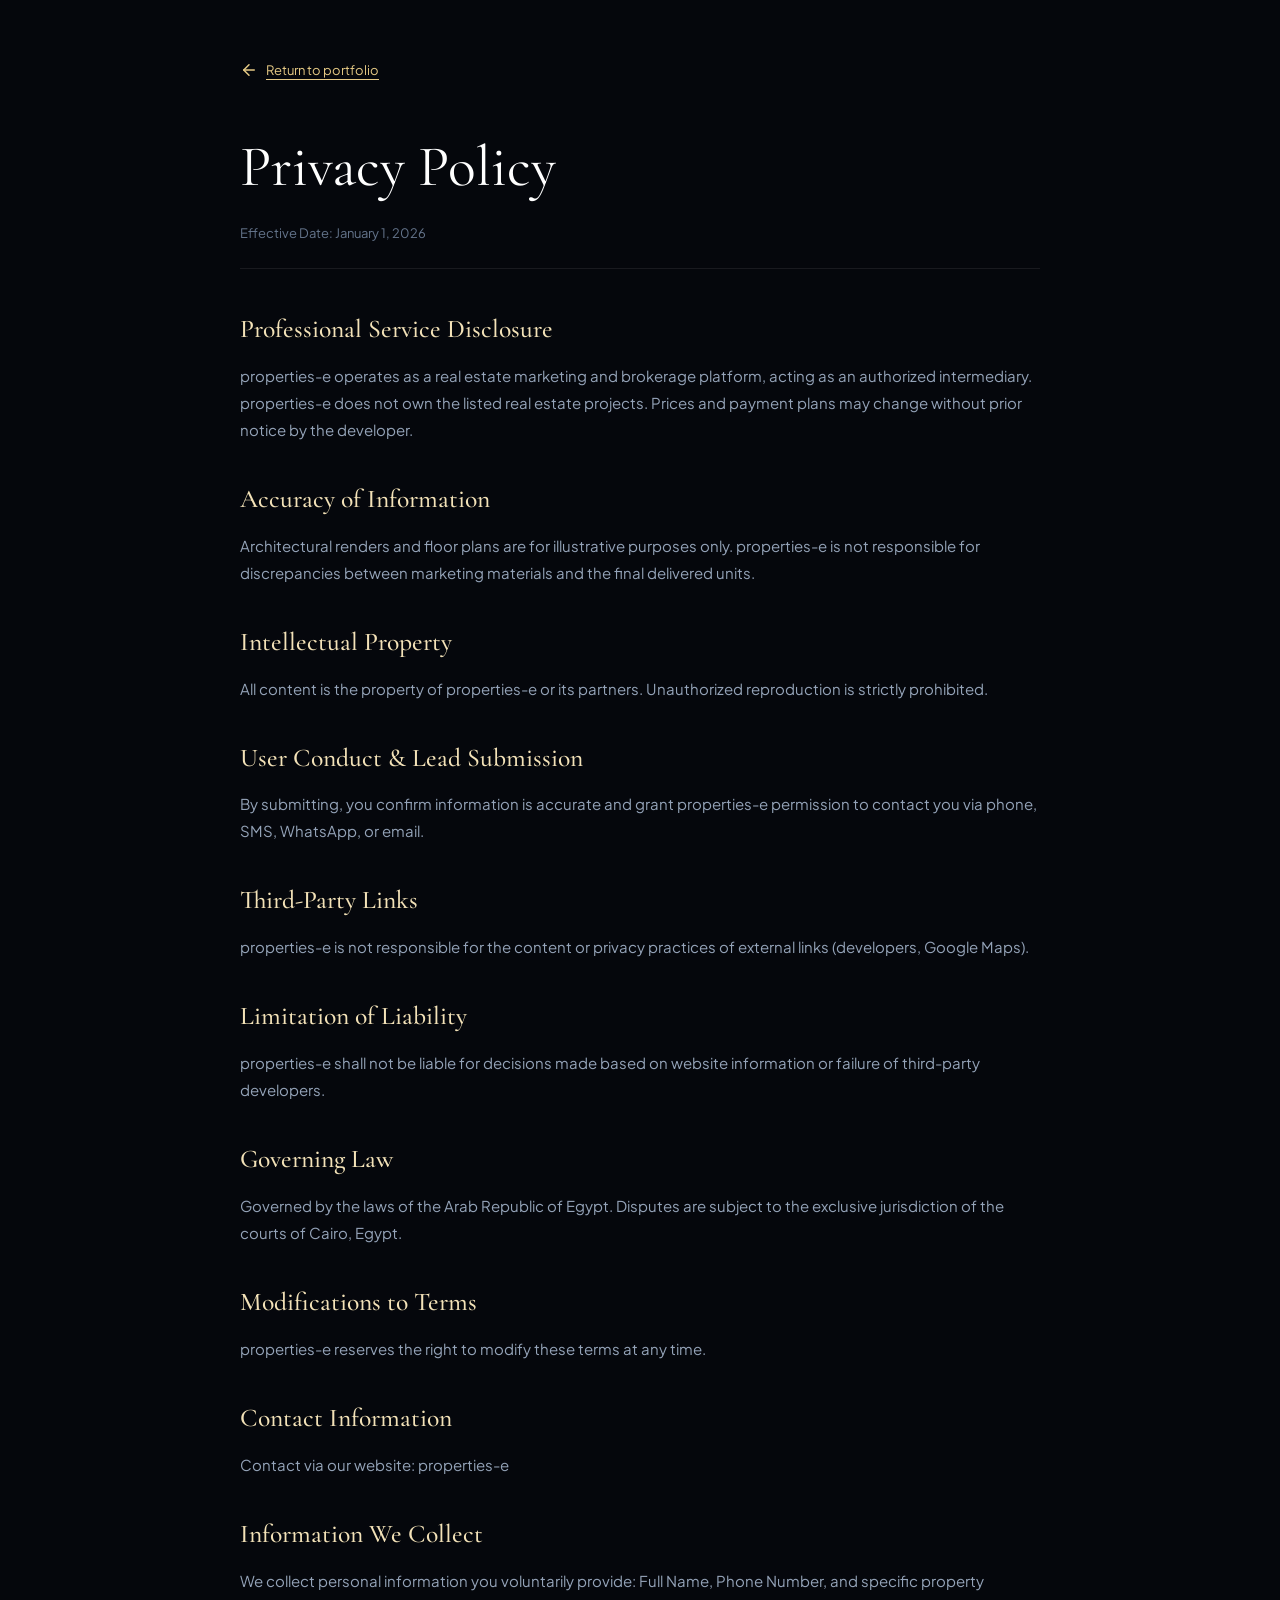
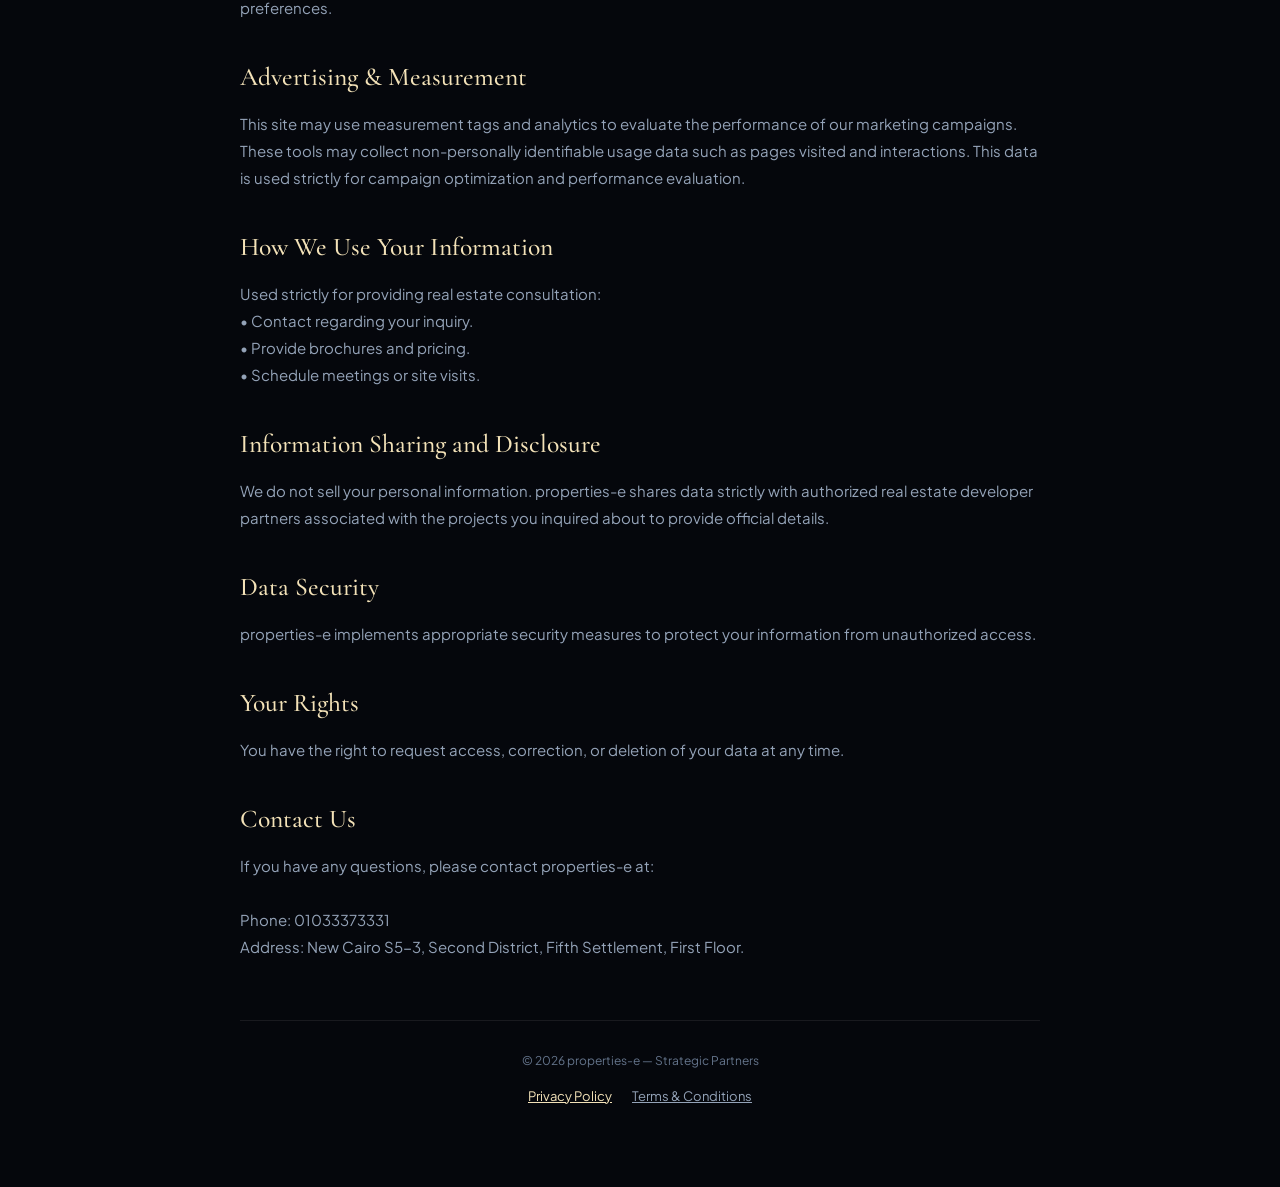
==== privacy-policy.html @ 8d725679 "Initial commit: Mountain View luxury landing page for properties-e" ====
<!DOCTYPE html>
<html lang="en">
<head>
  <meta charset="utf-8" />
  <meta name="viewport" content="width=device-width, initial-scale=1.0" />
  <title>Privacy Policy | properties-e</title>
  <meta name="description" content="Privacy Policy for properties-e real estate marketing and consultancy services." />
  
  <link rel="icon" type="image/png" href="images/favicon.png" />
  
  <!-- Google Fonts -->
  <link rel="preconnect" href="https://fonts.googleapis.com" />
  <link rel="preconnect" href="https://fonts.gstatic.com" crossorigin />
  <link href="https://fonts.googleapis.com/css2?family=Cormorant+Garamond:ital,wght@0,400;0,500;0,600;1,400&family=Plus+Jakarta+Sans:wght@300;400;500;600;700&display=swap" rel="stylesheet" />
  
  <link rel="stylesheet" href="css/style.css" />
</head>
<body>

  <main class="legal-main">
    <div class="legal-container">
      
      <a href="index.html" class="legal-back-btn">
        <svg xmlns="http://www.w3.org/2000/svg" width="18" height="18" viewBox="0 0 24 24" fill="none" stroke="currentColor" stroke-width="2" stroke-linecap="round" stroke-linejoin="round">
          <path d="m12 19-7-7 7-7"></path>
          <path d="M19 12H5"></path>
        </svg>
        Return to portfolio
      </a>

      <header class="legal-header">
        <h1 class="legal-title">Privacy Policy</h1>
        <p class="legal-date">Effective Date: January 1, 2026</p>
      </header>

      <div class="legal-content">
        <section class="legal-section">
          <h2 class="legal-section-title">Professional Service Disclosure</h2>
          <p class="legal-body">properties-e operates as a real estate marketing and brokerage platform, acting as an authorized intermediary. properties-e does not own the listed real estate projects. Prices and payment plans may change without prior notice by the developer.</p>
        </section>

        <section class="legal-section">
          <h2 class="legal-section-title">Accuracy of Information</h2>
          <p class="legal-body">Architectural renders and floor plans are for illustrative purposes only. properties-e is not responsible for discrepancies between marketing materials and the final delivered units.</p>
        </section>

        <section class="legal-section">
          <h2 class="legal-section-title">Intellectual Property</h2>
          <p class="legal-body">All content is the property of properties-e or its partners. Unauthorized reproduction is strictly prohibited.</p>
        </section>

        <section class="legal-section">
          <h2 class="legal-section-title">User Conduct &amp; Lead Submission</h2>
          <p class="legal-body">By submitting, you confirm information is accurate and grant properties-e permission to contact you via phone, SMS, WhatsApp, or email.</p>
        </section>

        <section class="legal-section">
          <h2 class="legal-section-title">Third-Party Links</h2>
          <p class="legal-body">properties-e is not responsible for the content or privacy practices of external links (developers, Google Maps).</p>
        </section>

        <section class="legal-section">
          <h2 class="legal-section-title">Limitation of Liability</h2>
          <p class="legal-body">properties-e shall not be liable for decisions made based on website information or failure of third-party developers.</p>
        </section>

        <section class="legal-section">
          <h2 class="legal-section-title">Governing Law</h2>
          <p class="legal-body">Governed by the laws of the Arab Republic of Egypt. Disputes are subject to the exclusive jurisdiction of the courts of Cairo, Egypt.</p>
        </section>

        <section class="legal-section">
          <h2 class="legal-section-title">Modifications to Terms</h2>
          <p class="legal-body">properties-e reserves the right to modify these terms at any time.</p>
        </section>

        <section class="legal-section">
          <h2 class="legal-section-title">Contact Information</h2>
          <p class="legal-body">Contact via our website: properties-e</p>
        </section>

        <section class="legal-section">
          <h2 class="legal-section-title">Information We Collect</h2>
          <p class="legal-body">We collect personal information you voluntarily provide: Full Name, Phone Number, and specific property preferences.</p>
        </section>

        <section class="legal-section">
          <h2 class="legal-section-title">Advertising &amp; Measurement</h2>
          <p class="legal-body">This site may use measurement tags and analytics to evaluate the performance of our marketing campaigns. These tools may collect non-personally identifiable usage data such as pages visited and interactions. This data is used strictly for campaign optimization and performance evaluation.</p>
        </section>

        <section class="legal-section">
          <h2 class="legal-section-title">How We Use Your Information</h2>
          <p class="legal-body">Used strictly for providing real estate consultation:
• Contact regarding your inquiry.
• Provide brochures and pricing.
• Schedule meetings or site visits.</p>
        </section>

        <section class="legal-section">
          <h2 class="legal-section-title">Information Sharing and Disclosure</h2>
          <p class="legal-body">We do not sell your personal information. properties-e shares data strictly with authorized real estate developer partners associated with the projects you inquired about to provide official details.</p>
        </section>

        <section class="legal-section">
          <h2 class="legal-section-title">Data Security</h2>
          <p class="legal-body">properties-e implements appropriate security measures to protect your information from unauthorized access.</p>
        </section>

        <section class="legal-section">
          <h2 class="legal-section-title">Your Rights</h2>
          <p class="legal-body">You have the right to request access, correction, or deletion of your data at any time.</p>
        </section>

        <section class="legal-section">
          <h2 class="legal-section-title">Contact Us</h2>
          <p class="legal-body">If you have any questions, please contact properties-e at:

Phone: 01033373331
Address: New Cairo S5-3, Second District, Fifth Settlement, First Floor.</p>
        </section>
      </div>

      <div class="legal-footer" style="margin-top: 60px; padding-top: 30px; border-top: 1px solid var(--border-subtle); text-align: center;">
        <p style="font-size: 12px; color: var(--text-muted);">&copy; 2026 properties-e &mdash; Strategic Partners</p>
        <nav style="margin-top: 16px; display: flex; justify-content: center; gap: 20px; font-size: 13px;">
          <a href="privacy-policy.html" style="color: var(--gold-light); text-decoration: underline;">Privacy Policy</a>
          <a href="terms-conditions.html" style="color: var(--text-secondary); text-decoration: underline;">Terms &amp; Conditions</a>
        </nav>
      </div>

    </div>
  </main>

</body>
</html>
---- css/style.css ----
/* ==========================================================================
   Mountain View Luxury Collection - properties-e
   Ultra-Premium Luxury Real Estate Stylesheet
   ========================================================================== */

:root {
  /* Color Palette */
  --bg-dark: #080c14;
  --bg-deep: #05070c;
  --bg-navy: #0e1526;
  --bg-card: rgba(14, 21, 38, 0.72);
  --bg-card-hover: rgba(20, 30, 54, 0.85);
  --bg-glass: rgba(12, 18, 33, 0.65);
  
  --text-primary: #f8fafc;
  --text-secondary: #94a3b8;
  --text-muted: #64748b;
  --text-gold: #e6ca85;
  
  --gold-primary: #c9a050;
  --gold-light: #f3e2b8;
  --gold-dark: #99732a;
  --gold-gradient: linear-gradient(135deg, #f7e7c4 0%, #c9a050 50%, #99732a 100%);
  --gold-glow: rgba(201, 160, 80, 0.25);
  
  --border-subtle: rgba(255, 255, 255, 0.08);
  --border-card: rgba(255, 255, 255, 0.12);
  --border-gold: rgba(201, 160, 80, 0.35);
  
  --font-serif: 'Cormorant Garamond', 'Playfair Display', Georgia, serif;
  --font-sans: 'Plus Jakarta Sans', 'DM Sans', -apple-system, BlinkMacSystemFont, sans-serif;
  
  --radius-sm: 6px;
  --radius-md: 10px;
  --radius-lg: 16px;
  --radius-full: 9999px;
  
  --transition: all 0.3s cubic-bezier(0.2, 0.8, 0.2, 1);
}

/* Base & Reset */
*, *::before, *::after {
  box-sizing: border-box;
  margin: 0;
  padding: 0;
}

html {
  scroll-behavior: smooth;
  color-scheme: dark;
}

body {
  background-color: var(--bg-dark);
  color: var(--text-primary);
  font-family: var(--font-sans);
  font-size: 15px;
  line-height: 1.6;
  -webkit-font-smoothing: antialiased;
  -moz-osx-font-smoothing: grayscale;
  overflow-x: hidden;
}

img {
  max-width: 100%;
  height: auto;
  display: block;
}

a {
  color: inherit;
  text-decoration: none;
  transition: var(--transition);
}

button, input, select {
  font-family: inherit;
  font-size: inherit;
}

/* Master Logo Sprite Box */
.master-logo {
  flex-shrink: 0;
  width: 126px;
  height: 141px;
  position: relative;
  overflow: hidden;
  display: inline-block;
  transition: transform 0.3s ease;
}

.master-logo:hover {
  transform: scale(1.02);
}

.master-logo img {
  filter: invert(1);
  width: 430.5px;
  max-width: none;
  height: auto;
  position: absolute;
  top: -104.3px;
  left: -151.9px;
}

.master-logo-footer {
  transform: scale(0.9);
}

/* Header & Top Bar */
.site-header {
  position: relative;
  z-index: 20;
  padding: 24px 0 20px;
  border-bottom: 1px solid var(--border-subtle);
}

.header-container {
  max-width: 1280px;
  margin: 0 auto;
  padding: 0 24px;
  display: flex;
  align-items: center;
  justify-content: center;
  position: relative;
}

.brand-wrapper {
  display: flex;
  flex-direction: column;
  align-items: center;
  text-align: center;
}

.brand-subtext {
  margin-top: 14px;
  font-size: 11px;
  font-weight: 600;
  letter-spacing: 0.32em;
  text-transform: uppercase;
  color: var(--text-gold);
}

.explore-nav-btn {
  position: absolute;
  right: 24px;
  top: 50%;
  transform: translateY(-50%);
  display: inline-flex;
  align-items: center;
  gap: 8px;
  font-size: 11px;
  letter-spacing: 0.18em;
  text-transform: uppercase;
  color: var(--text-secondary);
  padding: 8px 16px;
  border-radius: var(--radius-full);
  border: 1px solid var(--border-subtle);
  background: rgba(255, 255, 255, 0.03);
  backdrop-filter: blur(10px);
}

.explore-nav-btn:hover {
  color: var(--text-primary);
  border-color: var(--border-gold);
  background: rgba(201, 160, 80, 0.08);
}

@media (max-width: 768px) {
  .explore-nav-btn {
    display: none;
  }
}

/* Hero Section */
.hero-section {
  position: relative;
  min-height: 940px;
  display: flex;
  flex-direction: column;
  justify-content: space-between;
  overflow: hidden;
  padding-bottom: 60px;
}

.hero-backdrop {
  position: absolute;
  inset: 0;
  z-index: 1;
}

.hero-backdrop img {
  width: 100%;
  height: 100%;
  object-fit: cover;
  object-position: center 25%;
}

.hero-overlay {
  position: absolute;
  inset: 0;
  background: linear-gradient(
    90deg,
    rgba(8, 12, 20, 0.94) 0%,
    rgba(8, 12, 20, 0.82) 48%,
    rgba(8, 12, 20, 0.45) 100%
  );
  z-index: 2;
}

.hero-content {
  position: relative;
  z-index: 5;
  max-width: 1280px;
  margin: 0 auto;
  padding: 40px 24px 0;
  width: 100%;
}

.hero-grid {
  display: grid;
  grid-template-columns: 1.15fr 0.85fr;
  gap: 48px;
  align-items: center;
  padding-top: 20px;
}

@media (max-width: 1024px) {
  .hero-grid {
    grid-template-columns: 1fr;
    gap: 40px;
  }
}

/* Hero Left Content */
.badge-exclusive {
  display: inline-flex;
  align-items: center;
  gap: 10px;
  padding: 6px 16px;
  background: rgba(201, 160, 80, 0.1);
  border: 1px solid var(--border-gold);
  border-radius: var(--radius-sm);
  font-size: 10px;
  font-weight: 700;
  letter-spacing: 0.22em;
  text-transform: uppercase;
  color: var(--gold-light);
  backdrop-filter: blur(12px);
}

.badge-divider {
  opacity: 0.4;
}

.hero-title {
  font-family: var(--font-serif);
  font-size: clamp(2.75rem, 5.2vw, 4.8rem);
  font-weight: 400;
  line-height: 1.1;
  letter-spacing: -0.01em;
  margin-top: 24px;
  max-width: 700px;
  color: #ffffff;
}

.hero-title i {
  font-style: italic;
  color: var(--text-gold);
  font-weight: 300;
}

.hero-desc {
  font-size: clamp(1rem, 1.2vw, 1.15rem);
  line-height: 1.75;
  color: var(--text-secondary);
  margin-top: 24px;
  max-width: 620px;
}

/* Hero Key Stats Grid */
.hero-stats {
  display: grid;
  grid-template-columns: repeat(3, 1fr);
  gap: 1px;
  background: var(--border-subtle);
  border: 1px solid var(--border-subtle);
  border-radius: var(--radius-md);
  overflow: hidden;
  margin-top: 36px;
  max-width: 650px;
  box-shadow: 0 10px 30px rgba(0, 0, 0, 0.35);
}

.stat-item {
  background: rgba(14, 21, 38, 0.85);
  padding: 18px 20px;
  backdrop-filter: blur(12px);
  transition: background 0.2s ease;
}

.stat-item:hover {
  background: rgba(20, 31, 56, 0.95);
}

.stat-label {
  font-size: 10px;
  font-weight: 600;
  letter-spacing: 0.18em;
  text-transform: uppercase;
  color: var(--text-muted);
}

.stat-value {
  font-family: var(--font-serif);
  font-size: 1.25rem;
  font-weight: 600;
  color: #ffffff;
  margin-top: 6px;
}

@media (max-width: 640px) {
  .hero-stats {
    grid-template-columns: 1fr;
  }
}

/* Lead Generation Form Card */
.lead-card {
  background: var(--bg-card);
  border: 1px solid var(--border-card);
  border-radius: var(--radius-lg);
  padding: 36px 32px;
  backdrop-filter: blur(24px);
  -webkit-backdrop-filter: blur(24px);
  box-shadow: 0 25px 60px -15px rgba(0, 0, 0, 0.65), 0 0 20px var(--gold-glow);
  position: relative;
  overflow: hidden;
}

.lead-card::before {
  content: '';
  position: absolute;
  top: 0;
  left: 0;
  right: 0;
  height: 2px;
  background: var(--gold-gradient);
}

.card-header {
  border-bottom: 1px solid var(--border-subtle);
  padding-bottom: 20px;
  margin-bottom: 24px;
}

.card-subtitle {
  font-size: 11px;
  font-weight: 700;
  letter-spacing: 0.2em;
  text-transform: uppercase;
  color: var(--gold-primary);
}

.card-title {
  font-family: var(--font-serif);
  font-size: 1.65rem;
  font-weight: 500;
  margin-top: 6px;
  color: #ffffff;
}

.card-caption {
  font-size: 13px;
  color: var(--text-secondary);
  margin-top: 4px;
}

.lead-form {
  display: flex;
  flex-direction: column;
  gap: 16px;
}

.form-group {
  display: flex;
  flex-direction: column;
  gap: 6px;
}

.form-label {
  font-size: 11px;
  font-weight: 600;
  letter-spacing: 0.08em;
  text-transform: uppercase;
  color: var(--text-secondary);
}

.input-wrapper {
  position: relative;
  display: flex;
  align-items: center;
}

.form-input, .form-select {
  width: 100%;
  height: 50px;
  background: rgba(8, 12, 20, 0.6);
  border: 1px solid var(--border-subtle);
  border-radius: var(--radius-sm);
  padding: 0 16px;
  color: #ffffff;
  font-size: 14px;
  transition: var(--transition);
  outline: none;
}

.form-input:focus, .form-select:focus {
  border-color: var(--gold-primary);
  background: rgba(14, 21, 38, 0.85);
  box-shadow: 0 0 0 3px rgba(201, 160, 80, 0.15);
}

.form-input::placeholder {
  color: var(--text-muted);
}

.form-select {
  cursor: pointer;
  appearance: none;
  background-image: url("data:image/svg+xml,%3Csvg xmlns='http://www.w3.org/2000/svg' width='16' height='16' viewBox='0 0 24 24' fill='none' stroke='%2394a3b8' stroke-width='2' stroke-linecap='round' stroke-linejoin='round'%3E%3Cpath d='m6 9 6 6 6-6'/%3E%3C/svg%3E");
  background-repeat: no-repeat;
  background-position: right 14px center;
}

.form-select option {
  background: #0e1526;
  color: #ffffff;
}

.phone-wrapper {
  display: flex;
  gap: 8px;
}

.country-code {
  height: 50px;
  display: flex;
  align-items: center;
  justify-content: center;
  padding: 0 14px;
  background: rgba(8, 12, 20, 0.6);
  border: 1px solid var(--border-subtle);
  border-radius: var(--radius-sm);
  font-size: 13px;
  font-weight: 600;
  color: var(--gold-light);
  white-space: nowrap;
}

.btn-submit {
  width: 100%;
  height: 52px;
  margin-top: 8px;
  background: var(--gold-gradient);
  border: none;
  border-radius: var(--radius-sm);
  color: #080c14;
  font-size: 12px;
  font-weight: 700;
  letter-spacing: 0.18em;
  text-transform: uppercase;
  cursor: pointer;
  display: inline-flex;
  align-items: center;
  justify-content: center;
  gap: 10px;
  transition: var(--transition);
  box-shadow: 0 6px 20px rgba(201, 160, 80, 0.35);
}

.btn-submit:hover:not(:disabled) {
  transform: translateY(-2px);
  box-shadow: 0 10px 25px rgba(201, 160, 80, 0.5);
  filter: brightness(1.08);
}

.btn-submit:active:not(:disabled) {
  transform: translateY(0);
}

.btn-submit:disabled {
  opacity: 0.7;
  cursor: not-allowed;
}

.btn-icon {
  width: 18px;
  height: 18px;
  transition: transform 0.2s ease;
}

.btn-submit:hover .btn-icon {
  transform: translate(2px, -2px);
}

/* Spinner */
.spinner {
  display: none;
  width: 18px;
  height: 18px;
  border: 2px solid rgba(8, 12, 20, 0.2);
  border-top-color: #080c14;
  border-radius: 50%;
  animation: spin 0.8s linear infinite;
}

@keyframes spin {
  to { transform: rotate(360deg); }
}

.btn-submit.loading .btn-text,
.btn-submit.loading .btn-icon {
  display: none;
}

.btn-submit.loading .spinner {
  display: block;
}

/* Mandatory Form Disclaimer */
.form-disclaimer {
  margin-top: 20px;
  font-size: 11px;
  line-height: 1.6;
  color: var(--text-muted);
}

.form-disclaimer a {
  color: var(--text-secondary);
  text-decoration: underline;
  text-underline-offset: 3px;
}

.form-disclaimer a:hover {
  color: var(--gold-light);
}

/* Collection Showcase Sections */
.collection-section {
  position: relative;
  min-height: 840px;
  display: flex;
  align-items: center;
  border-top: 1px solid var(--border-subtle);
  overflow: hidden;
  padding: 80px 0;
}

.collection-backdrop {
  position: absolute;
  inset: 0;
  z-index: 1;
}

.collection-backdrop img {
  width: 100%;
  height: 100%;
  object-fit: cover;
  transition: transform 1.2s cubic-bezier(0.2, 0.8, 0.2, 1);
}

.collection-section:hover .collection-backdrop img {
  transform: scale(1.02);
}

/* Dynamic Gradients for sections */
.gradient-overlay-left {
  position: absolute;
  inset: 0;
  background: linear-gradient(
    90deg,
    rgba(8, 12, 20, 0.96) 0%,
    rgba(8, 12, 20, 0.85) 45%,
    rgba(8, 12, 20, 0.35) 100%
  );
  z-index: 2;
}

.gradient-overlay-right {
  position: absolute;
  inset: 0;
  background: linear-gradient(
    270deg,
    rgba(8, 12, 20, 0.96) 0%,
    rgba(8, 12, 20, 0.85) 45%,
    rgba(8, 12, 20, 0.35) 100%
  );
  z-index: 2;
}

.collection-container {
  position: relative;
  z-index: 5;
  max-width: 1280px;
  margin: 0 auto;
  padding: 0 24px;
  width: 100%;
  display: flex;
}

.collection-container.align-right {
  justify-content: flex-end;
}

.project-panel {
  max-width: 620px;
  width: 100%;
}

.project-meta-tag {
  display: flex;
  align-items: center;
  gap: 14px;
  font-size: 11px;
  letter-spacing: 0.22em;
  text-transform: uppercase;
  color: var(--text-gold);
  margin-bottom: 24px;
}

.project-number {
  font-weight: 700;
  font-size: 13px;
  color: var(--gold-light);
}

.project-line {
  height: 1px;
  width: 40px;
  background: var(--gold-primary);
  opacity: 0.5;
}

.project-location {
  display: inline-flex;
  align-items: center;
  gap: 6px;
}

.location-icon {
  width: 14px;
  height: 14px;
  stroke: var(--gold-primary);
}

.project-brand-logo {
  height: 110px;
  display: flex;
  align-items: center;
  margin-bottom: 24px;
}

.project-brand-logo img {
  max-height: 100px;
  max-width: 220px;
  object-fit: contain;
  object-position: left;
  filter: drop-shadow(0 4px 12px rgba(0, 0, 0, 0.4));
}

.project-desc {
  font-size: 16px;
  line-height: 1.8;
  color: var(--text-secondary);
  margin-bottom: 28px;
}

/* Features Grid */
.features-grid {
  display: grid;
  grid-template-columns: repeat(3, 1fr);
  gap: 1px;
  background: var(--border-subtle);
  border: 1px solid var(--border-subtle);
  border-radius: var(--radius-sm);
  overflow: hidden;
  margin-bottom: 16px;
}

.feature-pill {
  background: rgba(14, 21, 38, 0.88);
  padding: 16px 14px;
  backdrop-filter: blur(16px);
  display: flex;
  flex-direction: column;
  justify-content: space-between;
}

.feature-num {
  font-size: 10px;
  font-weight: 700;
  color: var(--gold-primary);
  letter-spacing: 0.1em;
}

.feature-title {
  margin-top: 10px;
  font-size: 12px;
  font-weight: 500;
  line-height: 1.45;
  color: var(--text-primary);
}

/* Pricing Grid */
.pricing-grid {
  display: grid;
  grid-template-columns: repeat(3, 1fr);
  gap: 1px;
  background: var(--border-subtle);
  border: 1px solid var(--border-subtle);
  border-radius: var(--radius-sm);
  overflow: hidden;
  margin-bottom: 28px;
}

.pricing-pill {
  background: rgba(8, 12, 20, 0.82);
  padding: 16px 14px;
  backdrop-filter: blur(16px);
}

.pricing-label {
  font-size: 9px;
  font-weight: 600;
  letter-spacing: 0.16em;
  text-transform: uppercase;
  color: var(--text-muted);
}

.pricing-value {
  font-family: var(--font-serif);
  font-size: 1.35rem;
  font-weight: 600;
  color: #ffffff;
  margin-top: 4px;
}

/* WhatsApp Project Button */
.btn-whatsapp-project {
  display: inline-flex;
  align-items: center;
  justify-content: center;
  gap: 10px;
  height: 50px;
  padding: 0 28px;
  background: rgba(20, 32, 58, 0.7);
  border: 1px solid var(--border-gold);
  border-radius: var(--radius-sm);
  color: #ffffff;
  font-size: 11px;
  font-weight: 700;
  letter-spacing: 0.18em;
  text-transform: uppercase;
  backdrop-filter: blur(12px);
  transition: var(--transition);
}

.btn-whatsapp-project:hover {
  background: var(--gold-gradient);
  color: #080c14;
  border-color: transparent;
  transform: translateY(-2px);
  box-shadow: 0 8px 24px rgba(201, 160, 80, 0.4);
}

.whatsapp-icon {
  width: 18px;
  height: 18px;
  fill: currentColor;
}

@media (max-width: 640px) {
  .features-grid, .pricing-grid {
    grid-template-columns: 1fr;
  }
  .btn-whatsapp-project {
    width: 100%;
  }
}

/* properties-e Advantage Section */
.advantage-section {
  position: relative;
  padding: 110px 0;
  background: linear-gradient(180deg, var(--bg-dark) 0%, var(--bg-deep) 100%);
  border-top: 1px solid var(--border-subtle);
  overflow: hidden;
}

.advantage-container {
  max-width: 1000px;
  margin: 0 auto;
  padding: 0 24px;
  text-align: center;
}

.advantage-badge {
  display: inline-flex;
  padding: 6px 18px;
  border: 1px solid var(--border-gold);
  border-radius: var(--radius-sm);
  background: rgba(201, 160, 80, 0.08);
  font-size: 10px;
  font-weight: 700;
  letter-spacing: 0.22em;
  text-transform: uppercase;
  color: var(--gold-light);
  backdrop-filter: blur(10px);
}

.advantage-title {
  font-family: var(--font-serif);
  font-size: clamp(2.2rem, 3.8vw, 3.2rem);
  font-weight: 400;
  margin-top: 24px;
  color: #ffffff;
}

.advantage-title i {
  font-style: italic;
  color: var(--text-gold);
}

.advantage-subtitle {
  font-size: clamp(1rem, 1.2vw, 1.15rem);
  line-height: 1.8;
  color: var(--text-secondary);
  max-width: 720px;
  margin: 24px auto 0;
}

.advantage-grid {
  display: grid;
  grid-template-columns: repeat(2, 1fr);
  gap: 1px;
  background: var(--border-subtle);
  border: 1px solid var(--border-subtle);
  border-radius: var(--radius-md);
  overflow: hidden;
  margin-top: 48px;
  text-align: left;
}

.advantage-card {
  background: rgba(14, 21, 38, 0.75);
  padding: 32px 28px;
  backdrop-filter: blur(14px);
  transition: var(--transition);
}

.advantage-card:hover {
  background: rgba(22, 34, 62, 0.9);
}

.advantage-card-title {
  font-family: var(--font-serif);
  font-size: 1.35rem;
  font-weight: 500;
  color: #ffffff;
}

.advantage-card-desc {
  font-size: 14px;
  line-height: 1.6;
  color: var(--text-secondary);
  margin-top: 8px;
}

@media (max-width: 640px) {
  .advantage-grid {
    grid-template-columns: 1fr;
  }
}

/* Site Footer */
.site-footer {
  border-top: 1px solid var(--border-subtle);
  background: var(--bg-deep);
  padding: 80px 24px 100px;
  text-align: center;
  position: relative;
}

.footer-container {
  max-width: 900px;
  margin: 0 auto;
}

.footer-disclaimer {
  margin-top: 36px;
  font-size: 12px;
  line-height: 1.7;
  color: var(--text-muted);
  max-width: 750px;
  margin-left: auto;
  margin-right: auto;
}

.footer-copyright {
  margin-top: 28px;
  font-size: 12px;
  letter-spacing: 0.05em;
  color: var(--text-muted);
}

.footer-nav {
  display: flex;
  flex-wrap: wrap;
  align-items: center;
  justify-content: center;
  gap: 24px;
  margin-top: 28px;
  padding-top: 28px;
  border-top: 1px solid var(--border-subtle);
  font-size: 12px;
}

.footer-nav a {
  color: var(--text-secondary);
}

.footer-nav a:hover {
  color: var(--gold-light);
  text-decoration: underline;
  text-underline-offset: 4px;
}

/* Floating WhatsApp Quick Action Button */
.floating-whatsapp {
  position: fixed;
  bottom: 24px;
  right: 24px;
  z-index: 100;
  display: inline-flex;
  align-items: center;
  gap: 10px;
  height: 52px;
  padding: 0 22px;
  border-radius: var(--radius-full);
  background: #25d366;
  color: #ffffff;
  font-size: 12px;
  font-weight: 700;
  letter-spacing: 0.1em;
  text-transform: uppercase;
  box-shadow: 0 10px 25px rgba(37, 211, 102, 0.4);
  transition: var(--transition);
}

.floating-whatsapp:hover {
  transform: translateY(-3px) scale(1.03);
  box-shadow: 0 14px 30px rgba(37, 211, 102, 0.55);
  background: #22bf5b;
}

.floating-whatsapp svg {
  width: 20px;
  height: 20px;
}

/* Success Modal */
.modal-overlay {
  position: fixed;
  inset: 0;
  z-index: 200;
  background: rgba(4, 7, 13, 0.85);
  backdrop-filter: blur(8px);
  display: flex;
  align-items: center;
  justify-content: center;
  padding: 24px;
  opacity: 0;
  pointer-events: none;
  transition: opacity 0.3s ease;
}

.modal-overlay.active {
  opacity: 1;
  pointer-events: auto;
}

.modal-dialog {
  background: var(--bg-navy);
  border: 1px solid var(--border-gold);
  border-radius: var(--radius-lg);
  padding: 40px 32px;
  max-width: 480px;
  width: 100%;
  text-align: center;
  position: relative;
  transform: translateY(20px);
  transition: transform 0.3s cubic-bezier(0.2, 0.8, 0.2, 1);
  box-shadow: 0 25px 60px rgba(0, 0, 0, 0.8), 0 0 30px var(--gold-glow);
}

.modal-overlay.active .modal-dialog {
  transform: translateY(0);
}

.modal-icon-circle {
  width: 64px;
  height: 64px;
  margin: 0 auto 20px;
  border-radius: 50%;
  background: rgba(201, 160, 80, 0.15);
  border: 1px solid var(--gold-primary);
  display: flex;
  align-items: center;
  justify-content: center;
  color: var(--gold-light);
}

.modal-title {
  font-family: var(--font-serif);
  font-size: 2rem;
  color: #ffffff;
}

.modal-desc {
  font-size: 14px;
  line-height: 1.6;
  color: var(--text-secondary);
  margin-top: 12px;
}

.modal-cta-group {
  display: flex;
  flex-direction: column;
  gap: 12px;
  margin-top: 28px;
}

.btn-modal-wa {
  height: 48px;
  display: inline-flex;
  align-items: center;
  justify-content: center;
  gap: 8px;
  background: #25d366;
  color: #ffffff;
  border-radius: var(--radius-sm);
  font-size: 12px;
  font-weight: 700;
  text-transform: uppercase;
  letter-spacing: 0.1em;
}

.btn-modal-close {
  height: 44px;
  display: inline-flex;
  align-items: center;
  justify-content: center;
  background: transparent;
  border: 1px solid var(--border-subtle);
  color: var(--text-secondary);
  border-radius: var(--radius-sm);
  font-size: 12px;
  cursor: pointer;
  transition: var(--transition);
}

.btn-modal-close:hover {
  background: rgba(255, 255, 255, 0.05);
  color: #ffffff;
}

/* Legal Pages Dedicated Styles */
.legal-main {
  min-height: 100vh;
  padding: 60px 24px 80px;
  background: var(--bg-deep);
}

.legal-container {
  max-width: 800px;
  margin: 0 auto;
}

.legal-back-btn {
  display: inline-flex;
  align-items: center;
  gap: 8px;
  font-size: 13px;
  color: var(--text-gold);
  text-decoration: underline;
  text-underline-offset: 4px;
  margin-bottom: 40px;
}

.legal-back-btn:hover {
  color: #ffffff;
}

.legal-header {
  border-bottom: 1px solid var(--border-subtle);
  padding-bottom: 24px;
  margin-bottom: 40px;
}

.legal-title {
  font-family: var(--font-serif);
  font-size: clamp(2.5rem, 4.5vw, 3.8rem);
  font-weight: 400;
  color: #ffffff;
}

.legal-date {
  font-size: 13px;
  color: var(--text-muted);
  margin-top: 10px;
}

.legal-intro {
  font-size: 16px;
  line-height: 1.8;
  color: var(--text-secondary);
  margin-top: 20px;
}

.legal-section {
  margin-bottom: 36px;
}

.legal-section-title {
  font-family: var(--font-serif);
  font-size: 1.6rem;
  font-weight: 500;
  color: var(--gold-light);
  margin-bottom: 12px;
}

.legal-body {
  font-size: 15px;
  line-height: 1.8;
  color: var(--text-secondary);
  white-space: pre-line;
}

/* Reveal Animations */
.fade-up {
  opacity: 0;
  transform: translateY(20px);
  transition: opacity 0.8s cubic-bezier(0.2, 0.8, 0.2, 1), transform 0.8s cubic-bezier(0.2, 0.8, 0.2, 1);
}

.fade-up.visible {
  opacity: 1;
  transform: translateY(0);
}
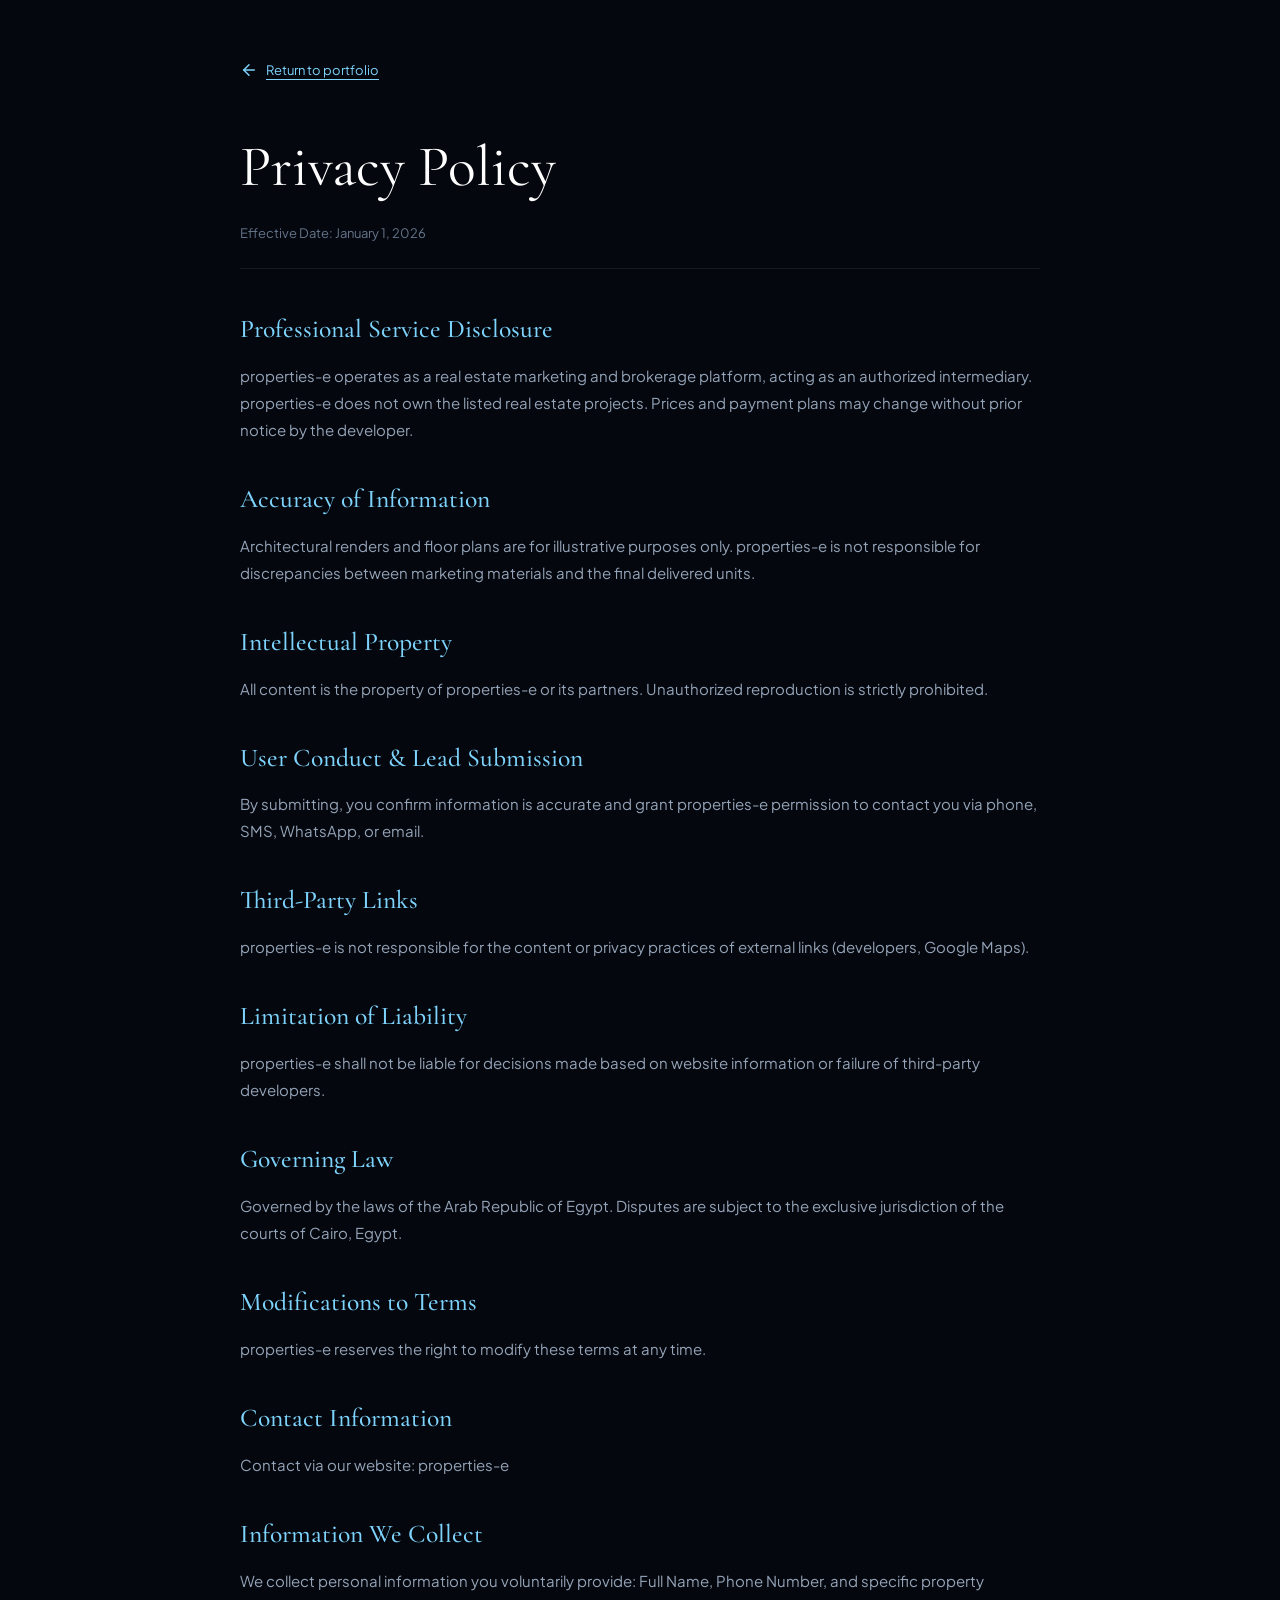
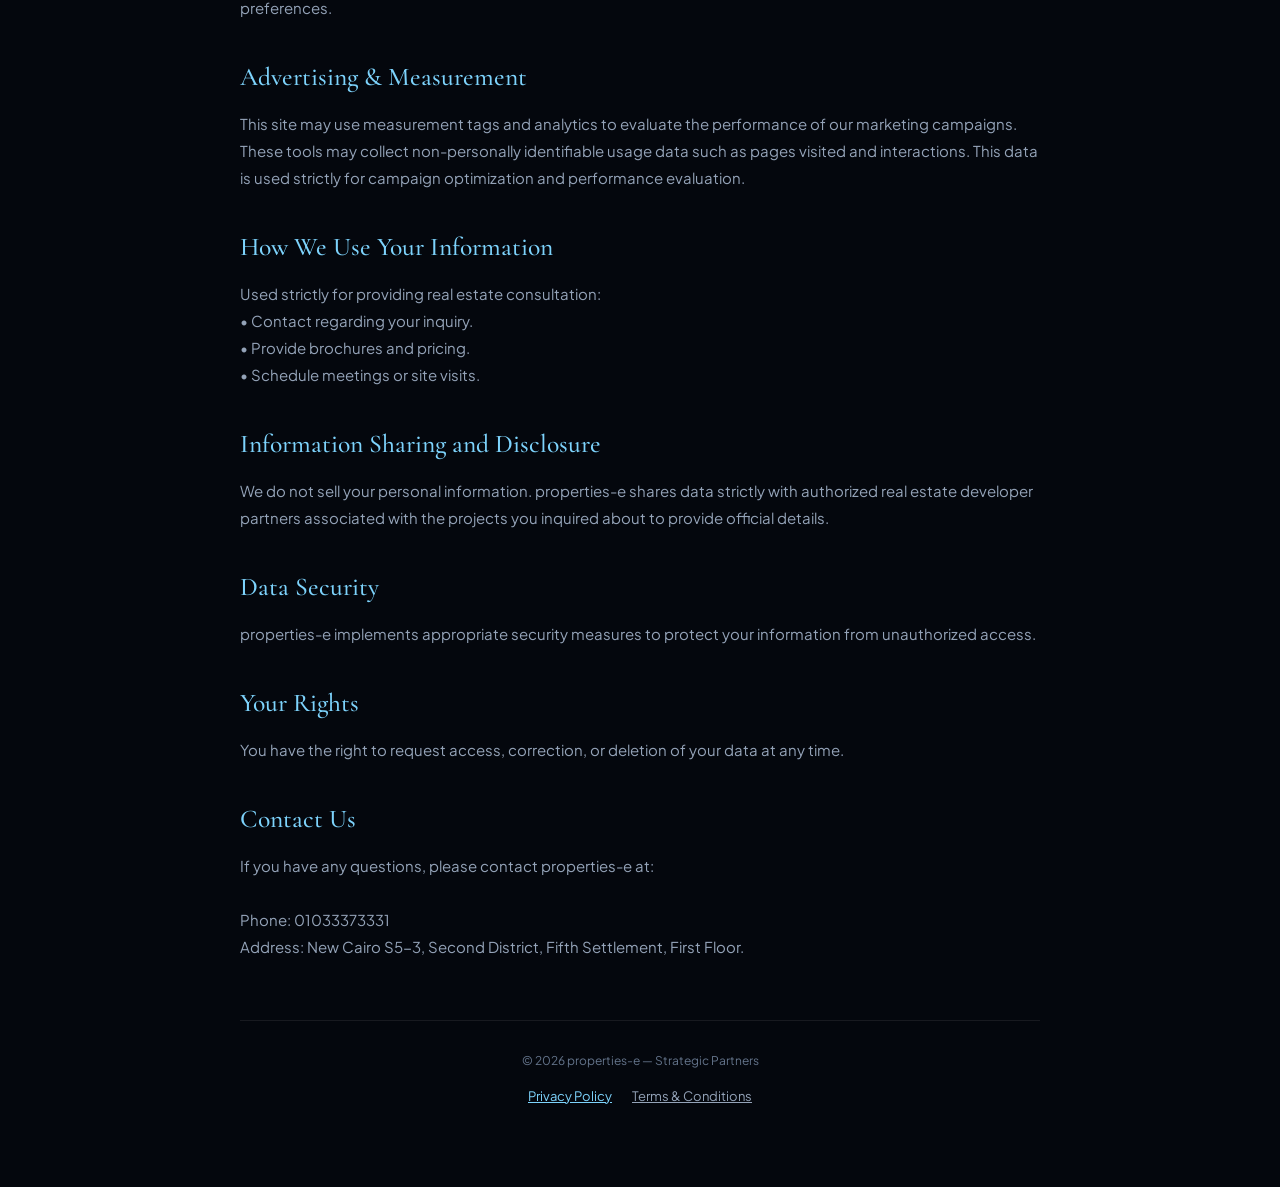
==== commit 42ca1dec: "refactor: Resize logo to medium, remove mobile static bar, make all WA buttons green, simplify form " ====
--- a/privacy-policy.html
+++ b/privacy-policy.html
@@ -124,7 +124,7 @@
       <div class="legal-footer" style="margin-top: 60px; padding-top: 30px; border-top: 1px solid var(--border-subtle); text-align: center;">
         <p style="font-size: 12px; color: var(--text-muted);">&copy; 2026 properties-e &mdash; Strategic Partners</p>
         <nav style="margin-top: 16px; display: flex; justify-content: center; gap: 20px; font-size: 13px;">
-          <a href="privacy-policy.html" style="color: var(--gold-light); text-decoration: underline;">Privacy Policy</a>
+          <a href="privacy-policy.html" style="color: var(--accent-light); text-decoration: underline;">Privacy Policy</a>
           <a href="terms-conditions.html" style="color: var(--text-secondary); text-decoration: underline;">Terms &amp; Conditions</a>
         </nav>
       </div>
--- a/css/style.css
+++ b/css/style.css
@@ -1,31 +1,38 @@
 /* ==========================================================================
    Mountain View Luxury Collection - properties-e
-   Ultra-Premium Luxury Real Estate Stylesheet
+   Ultra-Premium Luxury Real Estate Stylesheet - Azure & Emerald Edition
    ========================================================================== */
 
 :root {
-  /* Color Palette */
-  --bg-dark: #080c14;
-  --bg-deep: #05070c;
+  /* Dark Obsidian Palette */
+  --bg-dark: #070b13;
+  --bg-deep: #04070d;
   --bg-navy: #0e1526;
-  --bg-card: rgba(14, 21, 38, 0.72);
-  --bg-card-hover: rgba(20, 30, 54, 0.85);
-  --bg-glass: rgba(12, 18, 33, 0.65);
+  --bg-card: rgba(14, 21, 38, 0.82);
+  --bg-card-hover: rgba(20, 30, 54, 0.92);
+  --bg-glass: rgba(12, 18, 33, 0.75);
   
   --text-primary: #f8fafc;
   --text-secondary: #94a3b8;
   --text-muted: #64748b;
-  --text-gold: #e6ca85;
+  --text-accent: #7dd3fc;
   
-  --gold-primary: #c9a050;
-  --gold-light: #f3e2b8;
-  --gold-dark: #99732a;
-  --gold-gradient: linear-gradient(135deg, #f7e7c4 0%, #c9a050 50%, #99732a 100%);
-  --gold-glow: rgba(201, 160, 80, 0.25);
+  /* Brand Accent: Sophisticated Aegean / Sapphire Blue */
+  --accent-primary: #0ea5e9;
+  --accent-light: #7dd3fc;
+  --accent-dark: #0284c7;
+  --accent-gradient: linear-gradient(135deg, #7dd3fc 0%, #0ea5e9 50%, #0284c7 100%);
+  --accent-glow: rgba(14, 165, 233, 0.28);
+  
+  /* Signature WhatsApp Green */
+  --wa-green: #25d366;
+  --wa-green-hover: #20ba59;
+  --wa-green-dark: #128c7e;
+  --wa-glow: rgba(37, 211, 102, 0.4);
   
   --border-subtle: rgba(255, 255, 255, 0.08);
   --border-card: rgba(255, 255, 255, 0.12);
-  --border-gold: rgba(201, 160, 80, 0.35);
+  --border-accent: rgba(14, 165, 233, 0.35);
   
   --font-serif: 'Cormorant Garamond', 'Playfair Display', Georgia, serif;
   --font-sans: 'Plus Jakarta Sans', 'DM Sans', -apple-system, BlinkMacSystemFont, sans-serif;
@@ -78,11 +85,11 @@
   font-size: inherit;
 }
 
-/* Master Logo Sprite Box */
+/* Master Logo Sprite Box - Medium Refined Size */
 .master-logo {
   flex-shrink: 0;
-  width: 126px;
-  height: 141px;
+  width: 86px;
+  height: 96px;
   position: relative;
   overflow: hidden;
   display: inline-block;
@@ -90,29 +97,38 @@
 }
 
 .master-logo:hover {
-  transform: scale(1.02);
+  transform: scale(1.03);
 }
 
 .master-logo img {
   filter: invert(1);
-  width: 430.5px;
+  width: 294px;
   max-width: none;
   height: auto;
   position: absolute;
-  top: -104.3px;
-  left: -151.9px;
+  top: -71px;
+  left: -103px;
 }
 
 .master-logo-footer {
-  transform: scale(0.9);
+  width: 76px;
+  height: 85px;
+}
+
+.master-logo-footer img {
+  width: 260px;
+  top: -63px;
+  left: -91px;
 }
 
 /* Header & Top Bar */
 .site-header {
   position: relative;
   z-index: 20;
-  padding: 24px 0 20px;
+  padding: 16px 0 14px;
   border-bottom: 1px solid var(--border-subtle);
+  background: rgba(7, 11, 19, 0.75);
+  backdrop-filter: blur(16px);
 }
 
 .header-container {
@@ -133,24 +149,31 @@
 }
 
 .brand-subtext {
-  margin-top: 14px;
-  font-size: 11px;
-  font-weight: 600;
-  letter-spacing: 0.32em;
-  text-transform: uppercase;
-  color: var(--text-gold);
-}
-
-.explore-nav-btn {
+  margin-top: 8px;
+  font-size: 10px;
+  font-weight: 700;
+  letter-spacing: 0.3em;
+  text-transform: uppercase;
+  color: var(--accent-light);
+}
+
+.header-actions {
   position: absolute;
   right: 24px;
   top: 50%;
   transform: translateY(-50%);
+  display: flex;
+  align-items: center;
+  gap: 12px;
+}
+
+.explore-nav-btn {
   display: inline-flex;
   align-items: center;
   gap: 8px;
   font-size: 11px;
-  letter-spacing: 0.18em;
+  font-weight: 600;
+  letter-spacing: 0.16em;
   text-transform: uppercase;
   color: var(--text-secondary);
   padding: 8px 16px;
@@ -162,12 +185,37 @@
 
 .explore-nav-btn:hover {
   color: var(--text-primary);
-  border-color: var(--border-gold);
-  background: rgba(201, 160, 80, 0.08);
-}
-
-@media (max-width: 768px) {
-  .explore-nav-btn {
+  border-color: var(--border-accent);
+  background: rgba(14, 165, 233, 0.08);
+}
+
+/* Green Header WhatsApp Button */
+.header-wa-btn {
+  display: inline-flex;
+  align-items: center;
+  gap: 8px;
+  padding: 9px 18px;
+  background: var(--wa-green);
+  border: 1px solid var(--wa-green);
+  border-radius: var(--radius-full);
+  font-size: 11px;
+  font-weight: 700;
+  letter-spacing: 0.12em;
+  text-transform: uppercase;
+  color: #ffffff;
+  box-shadow: 0 4px 14px var(--wa-glow);
+  transition: var(--transition);
+}
+
+.header-wa-btn:hover {
+  background: var(--wa-green-hover);
+  border-color: var(--wa-green-hover);
+  transform: translateY(-1px);
+  box-shadow: 0 6px 18px rgba(37, 211, 102, 0.55);
+}
+
+@media (max-width: 860px) {
+  .header-actions {
     display: none;
   }
 }
@@ -175,12 +223,12 @@
 /* Hero Section */
 .hero-section {
   position: relative;
-  min-height: 940px;
+  min-height: 920px;
   display: flex;
   flex-direction: column;
   justify-content: space-between;
   overflow: hidden;
-  padding-bottom: 60px;
+  padding-bottom: 70px;
 }
 
 .hero-backdrop {
@@ -201,9 +249,9 @@
   inset: 0;
   background: linear-gradient(
     90deg,
-    rgba(8, 12, 20, 0.94) 0%,
-    rgba(8, 12, 20, 0.82) 48%,
-    rgba(8, 12, 20, 0.45) 100%
+    rgba(7, 11, 19, 0.96) 0%,
+    rgba(7, 11, 19, 0.86) 48%,
+    rgba(7, 11, 19, 0.45) 100%
   );
   z-index: 2;
 }
@@ -213,7 +261,7 @@
   z-index: 5;
   max-width: 1280px;
   margin: 0 auto;
-  padding: 40px 24px 0;
+  padding: 30px 24px 0;
   width: 100%;
 }
 
@@ -222,13 +270,13 @@
   grid-template-columns: 1.15fr 0.85fr;
   gap: 48px;
   align-items: center;
-  padding-top: 20px;
+  padding-top: 10px;
 }
 
 @media (max-width: 1024px) {
   .hero-grid {
     grid-template-columns: 1fr;
-    gap: 40px;
+    gap: 36px;
   }
 }
 
@@ -238,14 +286,14 @@
   align-items: center;
   gap: 10px;
   padding: 6px 16px;
-  background: rgba(201, 160, 80, 0.1);
-  border: 1px solid var(--border-gold);
+  background: rgba(14, 165, 233, 0.12);
+  border: 1px solid var(--border-accent);
   border-radius: var(--radius-sm);
   font-size: 10px;
   font-weight: 700;
   letter-spacing: 0.22em;
   text-transform: uppercase;
-  color: var(--gold-light);
+  color: var(--accent-light);
   backdrop-filter: blur(12px);
 }
 
@@ -255,18 +303,18 @@
 
 .hero-title {
   font-family: var(--font-serif);
-  font-size: clamp(2.75rem, 5.2vw, 4.8rem);
+  font-size: clamp(2.6rem, 5vw, 4.6rem);
   font-weight: 400;
-  line-height: 1.1;
+  line-height: 1.08;
   letter-spacing: -0.01em;
-  margin-top: 24px;
-  max-width: 700px;
+  margin-top: 20px;
+  max-width: 720px;
   color: #ffffff;
 }
 
 .hero-title i {
   font-style: italic;
-  color: var(--text-gold);
+  color: var(--accent-light);
   font-weight: 300;
 }
 
@@ -274,8 +322,36 @@
   font-size: clamp(1rem, 1.2vw, 1.15rem);
   line-height: 1.75;
   color: var(--text-secondary);
-  margin-top: 24px;
-  max-width: 620px;
+  margin-top: 20px;
+  max-width: 630px;
+}
+
+/* Trust Badges */
+.trust-chips-row {
+  display: flex;
+  flex-wrap: wrap;
+  gap: 10px;
+  margin-top: 22px;
+}
+
+.trust-chip {
+  display: inline-flex;
+  align-items: center;
+  gap: 6px;
+  padding: 6px 12px;
+  background: rgba(255, 255, 255, 0.04);
+  border: 1px solid var(--border-subtle);
+  border-radius: var(--radius-full);
+  font-size: 11px;
+  font-weight: 600;
+  color: #e2e8f0;
+  backdrop-filter: blur(10px);
+}
+
+.trust-chip svg {
+  width: 14px;
+  height: 14px;
+  color: var(--accent-primary);
 }
 
 /* Hero Key Stats Grid */
@@ -287,20 +363,20 @@
   border: 1px solid var(--border-subtle);
   border-radius: var(--radius-md);
   overflow: hidden;
-  margin-top: 36px;
-  max-width: 650px;
-  box-shadow: 0 10px 30px rgba(0, 0, 0, 0.35);
+  margin-top: 28px;
+  max-width: 660px;
+  box-shadow: 0 10px 30px rgba(0, 0, 0, 0.4);
 }
 
 .stat-item {
-  background: rgba(14, 21, 38, 0.85);
+  background: rgba(14, 21, 38, 0.88);
   padding: 18px 20px;
-  backdrop-filter: blur(12px);
+  backdrop-filter: blur(14px);
   transition: background 0.2s ease;
 }
 
 .stat-item:hover {
-  background: rgba(20, 31, 56, 0.95);
+  background: rgba(22, 34, 60, 0.95);
 }
 
 .stat-label {
@@ -313,7 +389,7 @@
 
 .stat-value {
   font-family: var(--font-serif);
-  font-size: 1.25rem;
+  font-size: 1.35rem;
   font-weight: 600;
   color: #ffffff;
   margin-top: 6px;
@@ -325,17 +401,23 @@
   }
 }
 
-/* Lead Generation Form Card */
+/* Clean High-Converting Form Card (No text above form) */
 .lead-card {
   background: var(--bg-card);
   border: 1px solid var(--border-card);
   border-radius: var(--radius-lg);
-  padding: 36px 32px;
+  padding: 32px 28px;
   backdrop-filter: blur(24px);
   -webkit-backdrop-filter: blur(24px);
-  box-shadow: 0 25px 60px -15px rgba(0, 0, 0, 0.65), 0 0 20px var(--gold-glow);
+  box-shadow: 0 25px 60px -15px rgba(0, 0, 0, 0.75), 0 0 25px var(--accent-glow);
   position: relative;
   overflow: hidden;
+  transition: box-shadow 0.4s ease, border-color 0.4s ease;
+}
+
+.lead-card.highlight-form {
+  border-color: var(--accent-primary);
+  box-shadow: 0 0 40px rgba(14, 165, 233, 0.6);
 }
 
 .lead-card::before {
@@ -344,36 +426,8 @@
   top: 0;
   left: 0;
   right: 0;
-  height: 2px;
-  background: var(--gold-gradient);
-}
-
-.card-header {
-  border-bottom: 1px solid var(--border-subtle);
-  padding-bottom: 20px;
-  margin-bottom: 24px;
-}
-
-.card-subtitle {
-  font-size: 11px;
-  font-weight: 700;
-  letter-spacing: 0.2em;
-  text-transform: uppercase;
-  color: var(--gold-primary);
-}
-
-.card-title {
-  font-family: var(--font-serif);
-  font-size: 1.65rem;
-  font-weight: 500;
-  margin-top: 6px;
-  color: #ffffff;
-}
-
-.card-caption {
-  font-size: 13px;
-  color: var(--text-secondary);
-  margin-top: 4px;
+  height: 3px;
+  background: var(--accent-gradient);
 }
 
 .lead-form {
@@ -402,10 +456,10 @@
   align-items: center;
 }
 
-.form-input, .form-select {
+.form-input {
   width: 100%;
   height: 50px;
-  background: rgba(8, 12, 20, 0.6);
+  background: rgba(7, 11, 19, 0.7);
   border: 1px solid var(--border-subtle);
   border-radius: var(--radius-sm);
   padding: 0 16px;
@@ -415,60 +469,77 @@
   outline: none;
 }
 
-.form-input:focus, .form-select:focus {
-  border-color: var(--gold-primary);
-  background: rgba(14, 21, 38, 0.85);
-  box-shadow: 0 0 0 3px rgba(201, 160, 80, 0.15);
+.form-input:focus {
+  border-color: var(--accent-primary);
+  background: rgba(14, 21, 38, 0.95);
+  box-shadow: 0 0 0 3px rgba(14, 165, 233, 0.2);
 }
 
 .form-input::placeholder {
   color: var(--text-muted);
 }
 
-.form-select {
-  cursor: pointer;
-  appearance: none;
-  background-image: url("data:image/svg+xml,%3Csvg xmlns='http://www.w3.org/2000/svg' width='16' height='16' viewBox='0 0 24 24' fill='none' stroke='%2394a3b8' stroke-width='2' stroke-linecap='round' stroke-linejoin='round'%3E%3Cpath d='m6 9 6 6 6-6'/%3E%3C/svg%3E");
-  background-repeat: no-repeat;
-  background-position: right 14px center;
-}
-
-.form-select option {
-  background: #0e1526;
-  color: #ffffff;
-}
-
-.phone-wrapper {
-  display: flex;
+/* Flexible Country Code + Phone Row */
+.phone-input-row {
+  display: grid;
+  grid-template-columns: 140px 1fr;
   gap: 8px;
 }
 
-.country-code {
+.country-select {
   height: 50px;
-  display: flex;
-  align-items: center;
-  justify-content: center;
-  padding: 0 14px;
-  background: rgba(8, 12, 20, 0.6);
+  background: rgba(7, 11, 19, 0.85);
   border: 1px solid var(--border-subtle);
   border-radius: var(--radius-sm);
+  padding: 0 10px;
+  color: var(--accent-light);
   font-size: 13px;
   font-weight: 600;
-  color: var(--gold-light);
-  white-space: nowrap;
-}
-
+  cursor: pointer;
+  outline: none;
+  transition: var(--transition);
+}
+
+.country-select:focus {
+  border-color: var(--accent-primary);
+  box-shadow: 0 0 0 3px rgba(14, 165, 233, 0.2);
+}
+
+.country-select option {
+  background: #0e1526;
+  color: #ffffff;
+}
+
+.phone-number-input {
+  height: 50px;
+  background: rgba(7, 11, 19, 0.7);
+  border: 1px solid var(--border-subtle);
+  border-radius: var(--radius-sm);
+  padding: 0 16px;
+  color: #ffffff;
+  font-size: 14px;
+  outline: none;
+  transition: var(--transition);
+}
+
+.phone-number-input:focus {
+  border-color: var(--accent-primary);
+  background: rgba(14, 21, 38, 0.95);
+  box-shadow: 0 0 0 3px rgba(14, 165, 233, 0.2);
+}
+
+/* Submit Button in Azure Blue Gradient */
 .btn-submit {
   width: 100%;
   height: 52px;
-  margin-top: 8px;
-  background: var(--gold-gradient);
+  margin-top: 6px;
+  background: var(--accent-gradient);
   border: none;
   border-radius: var(--radius-sm);
-  color: #080c14;
+  color: #ffffff;
   font-size: 12px;
   font-weight: 700;
-  letter-spacing: 0.18em;
+  letter-spacing: 0.16em;
   text-transform: uppercase;
   cursor: pointer;
   display: inline-flex;
@@ -476,13 +547,13 @@
   justify-content: center;
   gap: 10px;
   transition: var(--transition);
-  box-shadow: 0 6px 20px rgba(201, 160, 80, 0.35);
+  box-shadow: 0 6px 20px rgba(14, 165, 233, 0.35);
 }
 
 .btn-submit:hover:not(:disabled) {
   transform: translateY(-2px);
-  box-shadow: 0 10px 25px rgba(201, 160, 80, 0.5);
-  filter: brightness(1.08);
+  box-shadow: 0 10px 25px rgba(14, 165, 233, 0.55);
+  filter: brightness(1.1);
 }
 
 .btn-submit:active:not(:disabled) {
@@ -502,6 +573,23 @@
 
 .btn-submit:hover .btn-icon {
   transform: translate(2px, -2px);
+}
+
+.submit-guarantee {
+  display: flex;
+  align-items: center;
+  justify-content: center;
+  gap: 6px;
+  margin-top: 8px;
+  font-size: 11px;
+  color: var(--text-muted);
+  text-align: center;
+}
+
+.submit-guarantee svg {
+  width: 13px;
+  height: 13px;
+  color: var(--accent-primary);
 }
 
 /* Spinner */
@@ -509,8 +597,8 @@
   display: none;
   width: 18px;
   height: 18px;
-  border: 2px solid rgba(8, 12, 20, 0.2);
-  border-top-color: #080c14;
+  border: 2px solid rgba(255, 255, 255, 0.3);
+  border-top-color: #ffffff;
   border-radius: 50%;
   animation: spin 0.8s linear infinite;
 }
@@ -528,9 +616,61 @@
   display: block;
 }
 
+/* In-form Success Box */
+.form-success-container {
+  display: none;
+  background: rgba(37, 211, 102, 0.12);
+  border: 1px solid rgba(37, 211, 102, 0.35);
+  border-radius: var(--radius-md);
+  padding: 24px 20px;
+  text-align: center;
+  margin-bottom: 12px;
+}
+
+.form-success-icon {
+  width: 44px;
+  height: 44px;
+  border-radius: 50%;
+  background: rgba(37, 211, 102, 0.25);
+  display: flex;
+  align-items: center;
+  justify-content: center;
+  margin: 0 auto 12px;
+  color: var(--wa-green);
+}
+
+.form-success-title {
+  font-family: var(--font-serif);
+  font-size: 1.5rem;
+  color: #ffffff;
+}
+
+.form-success-text {
+  font-size: 13px;
+  color: var(--text-secondary);
+  margin-top: 6px;
+  line-height: 1.5;
+}
+
+.form-success-wa {
+  margin-top: 16px;
+  display: inline-flex;
+  align-items: center;
+  gap: 8px;
+  padding: 10px 20px;
+  background: var(--wa-green);
+  color: #ffffff;
+  border-radius: var(--radius-sm);
+  font-size: 11px;
+  font-weight: 700;
+  text-transform: uppercase;
+  letter-spacing: 0.1em;
+  box-shadow: 0 4px 14px var(--wa-glow);
+}
+
 /* Mandatory Form Disclaimer */
 .form-disclaimer {
-  margin-top: 20px;
+  margin-top: 18px;
   font-size: 11px;
   line-height: 1.6;
   color: var(--text-muted);
@@ -543,18 +683,18 @@
 }
 
 .form-disclaimer a:hover {
-  color: var(--gold-light);
+  color: var(--accent-light);
 }
 
 /* Collection Showcase Sections */
 .collection-section {
   position: relative;
-  min-height: 840px;
+  min-height: 860px;
   display: flex;
   align-items: center;
   border-top: 1px solid var(--border-subtle);
   overflow: hidden;
-  padding: 80px 0;
+  padding: 85px 0;
 }
 
 .collection-backdrop {
@@ -580,9 +720,9 @@
   inset: 0;
   background: linear-gradient(
     90deg,
-    rgba(8, 12, 20, 0.96) 0%,
-    rgba(8, 12, 20, 0.85) 45%,
-    rgba(8, 12, 20, 0.35) 100%
+    rgba(7, 11, 19, 0.96) 0%,
+    rgba(7, 11, 19, 0.86) 45%,
+    rgba(7, 11, 19, 0.35) 100%
   );
   z-index: 2;
 }
@@ -592,9 +732,9 @@
   inset: 0;
   background: linear-gradient(
     270deg,
-    rgba(8, 12, 20, 0.96) 0%,
-    rgba(8, 12, 20, 0.85) 45%,
-    rgba(8, 12, 20, 0.35) 100%
+    rgba(7, 11, 19, 0.96) 0%,
+    rgba(7, 11, 19, 0.86) 45%,
+    rgba(7, 11, 19, 0.35) 100%
   );
   z-index: 2;
 }
@@ -614,7 +754,7 @@
 }
 
 .project-panel {
-  max-width: 620px;
+  max-width: 640px;
   width: 100%;
 }
 
@@ -625,21 +765,21 @@
   font-size: 11px;
   letter-spacing: 0.22em;
   text-transform: uppercase;
-  color: var(--text-gold);
-  margin-bottom: 24px;
+  color: var(--accent-light);
+  margin-bottom: 22px;
 }
 
 .project-number {
   font-weight: 700;
   font-size: 13px;
-  color: var(--gold-light);
+  color: #ffffff;
 }
 
 .project-line {
   height: 1px;
   width: 40px;
-  background: var(--gold-primary);
-  opacity: 0.5;
+  background: var(--accent-primary);
+  opacity: 0.6;
 }
 
 .project-location {
@@ -651,29 +791,41 @@
 .location-icon {
   width: 14px;
   height: 14px;
-  stroke: var(--gold-primary);
+  stroke: var(--accent-primary);
 }
 
 .project-brand-logo {
   height: 110px;
   display: flex;
   align-items: center;
-  margin-bottom: 24px;
+  margin-bottom: 20px;
 }
 
 .project-brand-logo img {
   max-height: 100px;
-  max-width: 220px;
+  max-width: 230px;
   object-fit: contain;
   object-position: left;
   filter: drop-shadow(0 4px 12px rgba(0, 0, 0, 0.4));
+}
+
+.project-highlights-tag {
+  display: inline-block;
+  padding: 5px 14px;
+  background: rgba(14, 165, 233, 0.1);
+  border-left: 3px solid var(--accent-primary);
+  border-radius: 0 var(--radius-sm) var(--radius-sm) 0;
+  font-size: 12px;
+  font-weight: 600;
+  color: var(--accent-light);
+  margin-bottom: 16px;
 }
 
 .project-desc {
   font-size: 16px;
   line-height: 1.8;
   color: var(--text-secondary);
-  margin-bottom: 28px;
+  margin-bottom: 26px;
 }
 
 /* Features Grid */
@@ -700,7 +852,7 @@
 .feature-num {
   font-size: 10px;
   font-weight: 700;
-  color: var(--gold-primary);
+  color: var(--accent-primary);
   letter-spacing: 0.1em;
 }
 
@@ -721,11 +873,11 @@
   border: 1px solid var(--border-subtle);
   border-radius: var(--radius-sm);
   overflow: hidden;
-  margin-bottom: 28px;
+  margin-bottom: 24px;
 }
 
 .pricing-pill {
-  background: rgba(8, 12, 20, 0.82);
+  background: rgba(7, 11, 19, 0.85);
   padding: 16px 14px;
   backdrop-filter: blur(16px);
 }
@@ -746,32 +898,66 @@
   margin-top: 4px;
 }
 
-/* WhatsApp Project Button */
+/* Conversion Action Buttons Group on Project Cards */
+.project-cta-group {
+  display: flex;
+  flex-wrap: wrap;
+  align-items: center;
+  gap: 12px;
+}
+
+/* All WhatsApp Buttons in Solid WhatsApp Green */
 .btn-whatsapp-project {
   display: inline-flex;
   align-items: center;
   justify-content: center;
   gap: 10px;
   height: 50px;
-  padding: 0 28px;
-  background: rgba(20, 32, 58, 0.7);
-  border: 1px solid var(--border-gold);
+  padding: 0 24px;
+  background: var(--wa-green);
+  border: 1px solid var(--wa-green);
   border-radius: var(--radius-sm);
   color: #ffffff;
   font-size: 11px;
   font-weight: 700;
-  letter-spacing: 0.18em;
-  text-transform: uppercase;
-  backdrop-filter: blur(12px);
+  letter-spacing: 0.16em;
+  text-transform: uppercase;
+  box-shadow: 0 6px 18px var(--wa-glow);
   transition: var(--transition);
 }
 
 .btn-whatsapp-project:hover {
-  background: var(--gold-gradient);
-  color: #080c14;
-  border-color: transparent;
+  background: var(--wa-green-hover);
+  border-color: var(--wa-green-hover);
   transform: translateY(-2px);
-  box-shadow: 0 8px 24px rgba(201, 160, 80, 0.4);
+  box-shadow: 0 10px 24px rgba(37, 211, 102, 0.55);
+}
+
+.btn-request-project {
+  display: inline-flex;
+  align-items: center;
+  justify-content: center;
+  gap: 8px;
+  height: 50px;
+  padding: 0 20px;
+  background: rgba(255, 255, 255, 0.05);
+  border: 1px solid var(--border-subtle);
+  border-radius: var(--radius-sm);
+  color: var(--text-secondary);
+  font-size: 11px;
+  font-weight: 600;
+  letter-spacing: 0.14em;
+  text-transform: uppercase;
+  backdrop-filter: blur(10px);
+  cursor: pointer;
+  transition: var(--transition);
+}
+
+.btn-request-project:hover {
+  background: rgba(255, 255, 255, 0.1);
+  color: #ffffff;
+  border-color: var(--border-accent);
+  transform: translateY(-2px);
 }
 
 .whatsapp-icon {
@@ -784,7 +970,10 @@
   .features-grid, .pricing-grid {
     grid-template-columns: 1fr;
   }
-  .btn-whatsapp-project {
+  .project-cta-group {
+    flex-direction: column;
+  }
+  .btn-whatsapp-project, .btn-request-project {
     width: 100%;
   }
 }
@@ -799,7 +988,7 @@
 }
 
 .advantage-container {
-  max-width: 1000px;
+  max-width: 1040px;
   margin: 0 auto;
   padding: 0 24px;
   text-align: center;
@@ -807,21 +996,21 @@
 
 .advantage-badge {
   display: inline-flex;
-  padding: 6px 18px;
-  border: 1px solid var(--border-gold);
+  padding: 7px 20px;
+  border: 1px solid var(--border-accent);
   border-radius: var(--radius-sm);
-  background: rgba(201, 160, 80, 0.08);
+  background: rgba(14, 165, 233, 0.1);
   font-size: 10px;
   font-weight: 700;
   letter-spacing: 0.22em;
   text-transform: uppercase;
-  color: var(--gold-light);
+  color: var(--accent-light);
   backdrop-filter: blur(10px);
 }
 
 .advantage-title {
   font-family: var(--font-serif);
-  font-size: clamp(2.2rem, 3.8vw, 3.2rem);
+  font-size: clamp(2.3rem, 4vw, 3.4rem);
   font-weight: 400;
   margin-top: 24px;
   color: #ffffff;
@@ -829,15 +1018,15 @@
 
 .advantage-title i {
   font-style: italic;
-  color: var(--text-gold);
+  color: var(--accent-light);
 }
 
 .advantage-subtitle {
-  font-size: clamp(1rem, 1.2vw, 1.15rem);
+  font-size: clamp(1rem, 1.25vw, 1.15rem);
   line-height: 1.8;
   color: var(--text-secondary);
-  max-width: 720px;
-  margin: 24px auto 0;
+  max-width: 740px;
+  margin: 22px auto 0;
 }
 
 .advantage-grid {
@@ -853,28 +1042,28 @@
 }
 
 .advantage-card {
-  background: rgba(14, 21, 38, 0.75);
-  padding: 32px 28px;
+  background: rgba(14, 21, 38, 0.78);
+  padding: 34px 30px;
   backdrop-filter: blur(14px);
   transition: var(--transition);
 }
 
 .advantage-card:hover {
-  background: rgba(22, 34, 62, 0.9);
+  background: rgba(22, 34, 62, 0.92);
 }
 
 .advantage-card-title {
   font-family: var(--font-serif);
-  font-size: 1.35rem;
+  font-size: 1.4rem;
   font-weight: 500;
   color: #ffffff;
 }
 
 .advantage-card-desc {
   font-size: 14px;
-  line-height: 1.6;
+  line-height: 1.65;
   color: var(--text-secondary);
-  margin-top: 8px;
+  margin-top: 10px;
 }
 
 @media (max-width: 640px) {
@@ -902,7 +1091,7 @@
   font-size: 12px;
   line-height: 1.7;
   color: var(--text-muted);
-  max-width: 750px;
+  max-width: 760px;
   margin-left: auto;
   margin-right: auto;
 }
@@ -931,12 +1120,12 @@
 }
 
 .footer-nav a:hover {
-  color: var(--gold-light);
+  color: var(--accent-light);
   text-decoration: underline;
   text-underline-offset: 4px;
 }
 
-/* Floating WhatsApp Quick Action Button */
+/* Floating WhatsApp Quick Action Button (Green on All Devices) */
 .floating-whatsapp {
   position: fixed;
   bottom: 24px;
@@ -948,20 +1137,20 @@
   height: 52px;
   padding: 0 22px;
   border-radius: var(--radius-full);
-  background: #25d366;
+  background: var(--wa-green);
   color: #ffffff;
   font-size: 12px;
   font-weight: 700;
   letter-spacing: 0.1em;
   text-transform: uppercase;
-  box-shadow: 0 10px 25px rgba(37, 211, 102, 0.4);
+  box-shadow: 0 10px 25px var(--wa-glow);
   transition: var(--transition);
 }
 
 .floating-whatsapp:hover {
   transform: translateY(-3px) scale(1.03);
-  box-shadow: 0 14px 30px rgba(37, 211, 102, 0.55);
-  background: #22bf5b;
+  box-shadow: 0 14px 30px rgba(37, 211, 102, 0.6);
+  background: var(--wa-green-hover);
 }
 
 .floating-whatsapp svg {
@@ -974,8 +1163,8 @@
   position: fixed;
   inset: 0;
   z-index: 200;
-  background: rgba(4, 7, 13, 0.85);
-  backdrop-filter: blur(8px);
+  background: rgba(4, 7, 13, 0.88);
+  backdrop-filter: blur(10px);
   display: flex;
   align-items: center;
   justify-content: center;
@@ -992,7 +1181,7 @@
 
 .modal-dialog {
   background: var(--bg-navy);
-  border: 1px solid var(--border-gold);
+  border: 1px solid var(--border-accent);
   border-radius: var(--radius-lg);
   padding: 40px 32px;
   max-width: 480px;
@@ -1001,7 +1190,7 @@
   position: relative;
   transform: translateY(20px);
   transition: transform 0.3s cubic-bezier(0.2, 0.8, 0.2, 1);
-  box-shadow: 0 25px 60px rgba(0, 0, 0, 0.8), 0 0 30px var(--gold-glow);
+  box-shadow: 0 25px 60px rgba(0, 0, 0, 0.85), 0 0 30px var(--accent-glow);
 }
 
 .modal-overlay.active .modal-dialog {
@@ -1013,12 +1202,12 @@
   height: 64px;
   margin: 0 auto 20px;
   border-radius: 50%;
-  background: rgba(201, 160, 80, 0.15);
-  border: 1px solid var(--gold-primary);
+  background: rgba(37, 211, 102, 0.15);
+  border: 1px solid var(--wa-green);
   display: flex;
   align-items: center;
   justify-content: center;
-  color: var(--gold-light);
+  color: var(--wa-green);
 }
 
 .modal-title {
@@ -1029,7 +1218,7 @@
 
 .modal-desc {
   font-size: 14px;
-  line-height: 1.6;
+  line-height: 1.65;
   color: var(--text-secondary);
   margin-top: 12px;
 }
@@ -1047,13 +1236,18 @@
   align-items: center;
   justify-content: center;
   gap: 8px;
-  background: #25d366;
+  background: var(--wa-green);
   color: #ffffff;
   border-radius: var(--radius-sm);
   font-size: 12px;
   font-weight: 700;
   text-transform: uppercase;
   letter-spacing: 0.1em;
+  box-shadow: 0 4px 14px var(--wa-glow);
+}
+
+.btn-modal-wa:hover {
+  background: var(--wa-green-hover);
 }
 
 .btn-modal-close {
@@ -1092,7 +1286,7 @@
   align-items: center;
   gap: 8px;
   font-size: 13px;
-  color: var(--text-gold);
+  color: var(--accent-light);
   text-decoration: underline;
   text-underline-offset: 4px;
   margin-bottom: 40px;
@@ -1136,7 +1330,7 @@
   font-family: var(--font-serif);
   font-size: 1.6rem;
   font-weight: 500;
-  color: var(--gold-light);
+  color: var(--accent-light);
   margin-bottom: 12px;
 }
 
